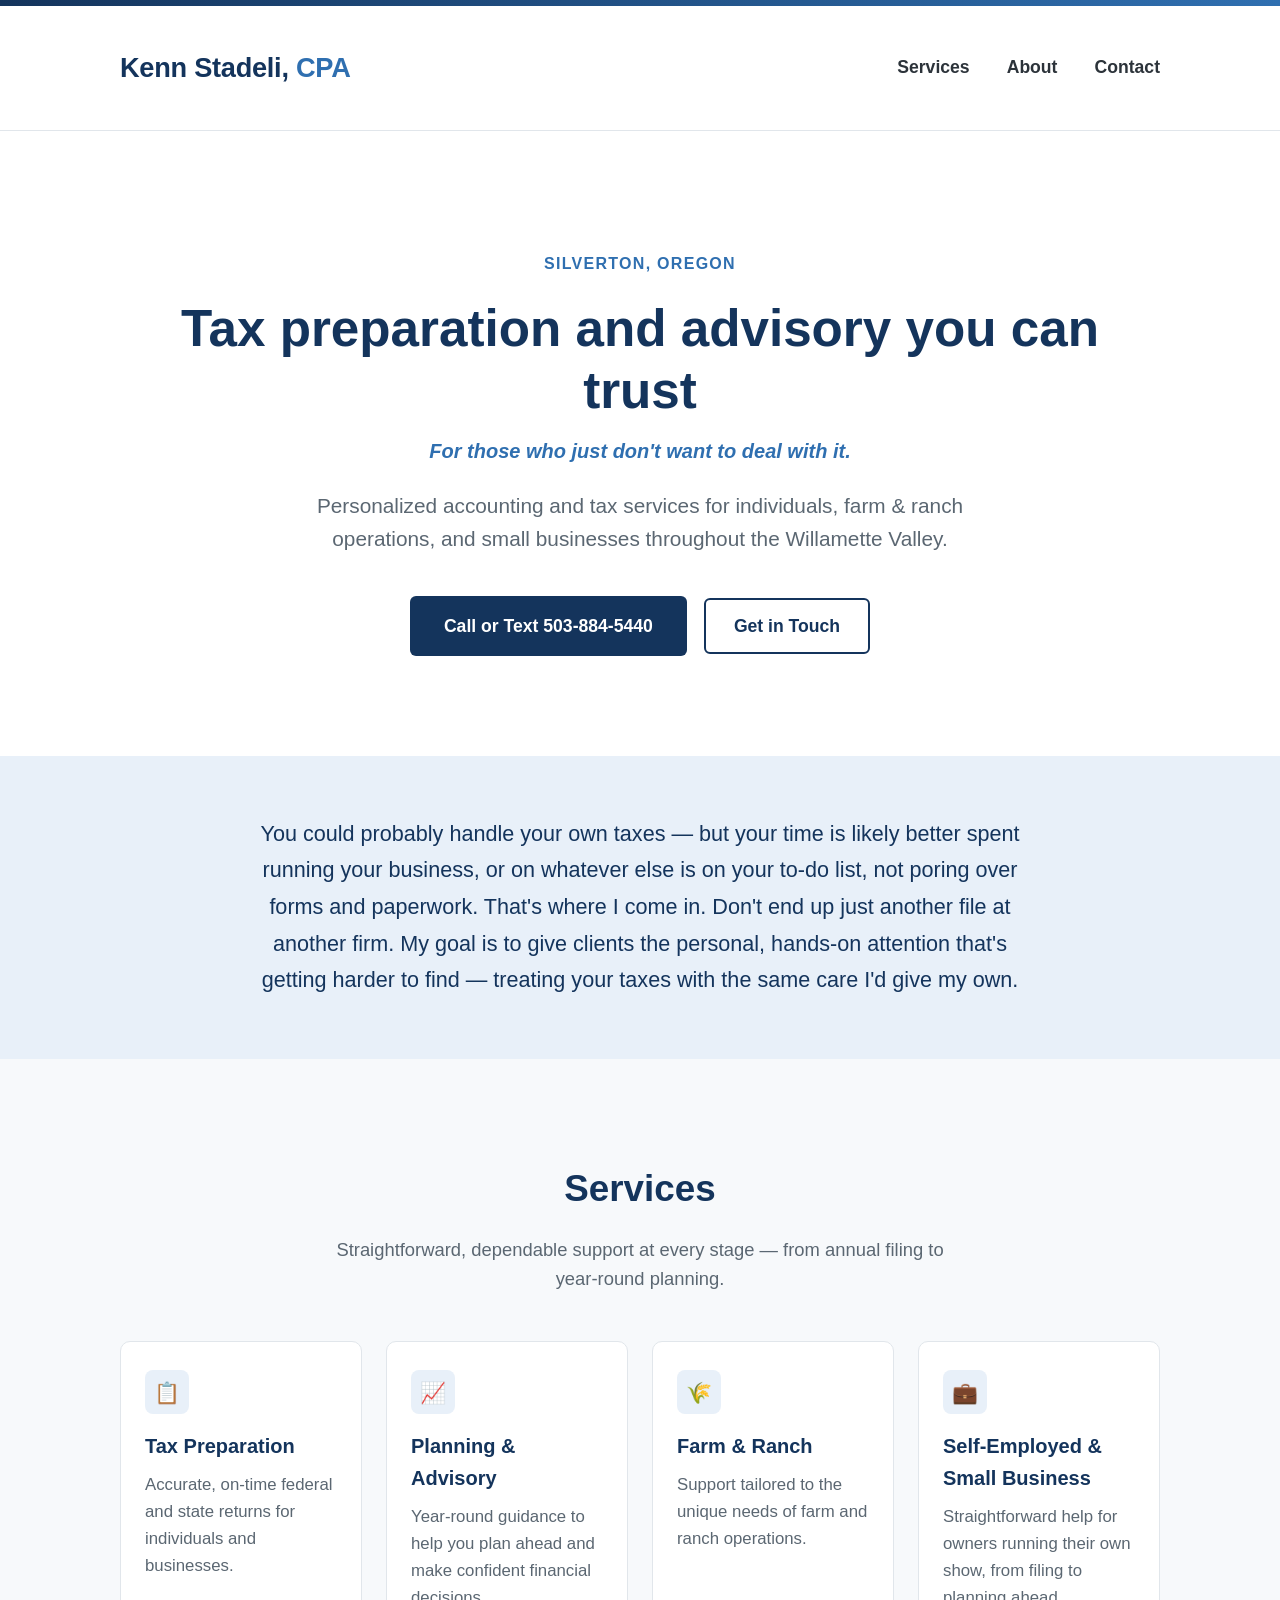
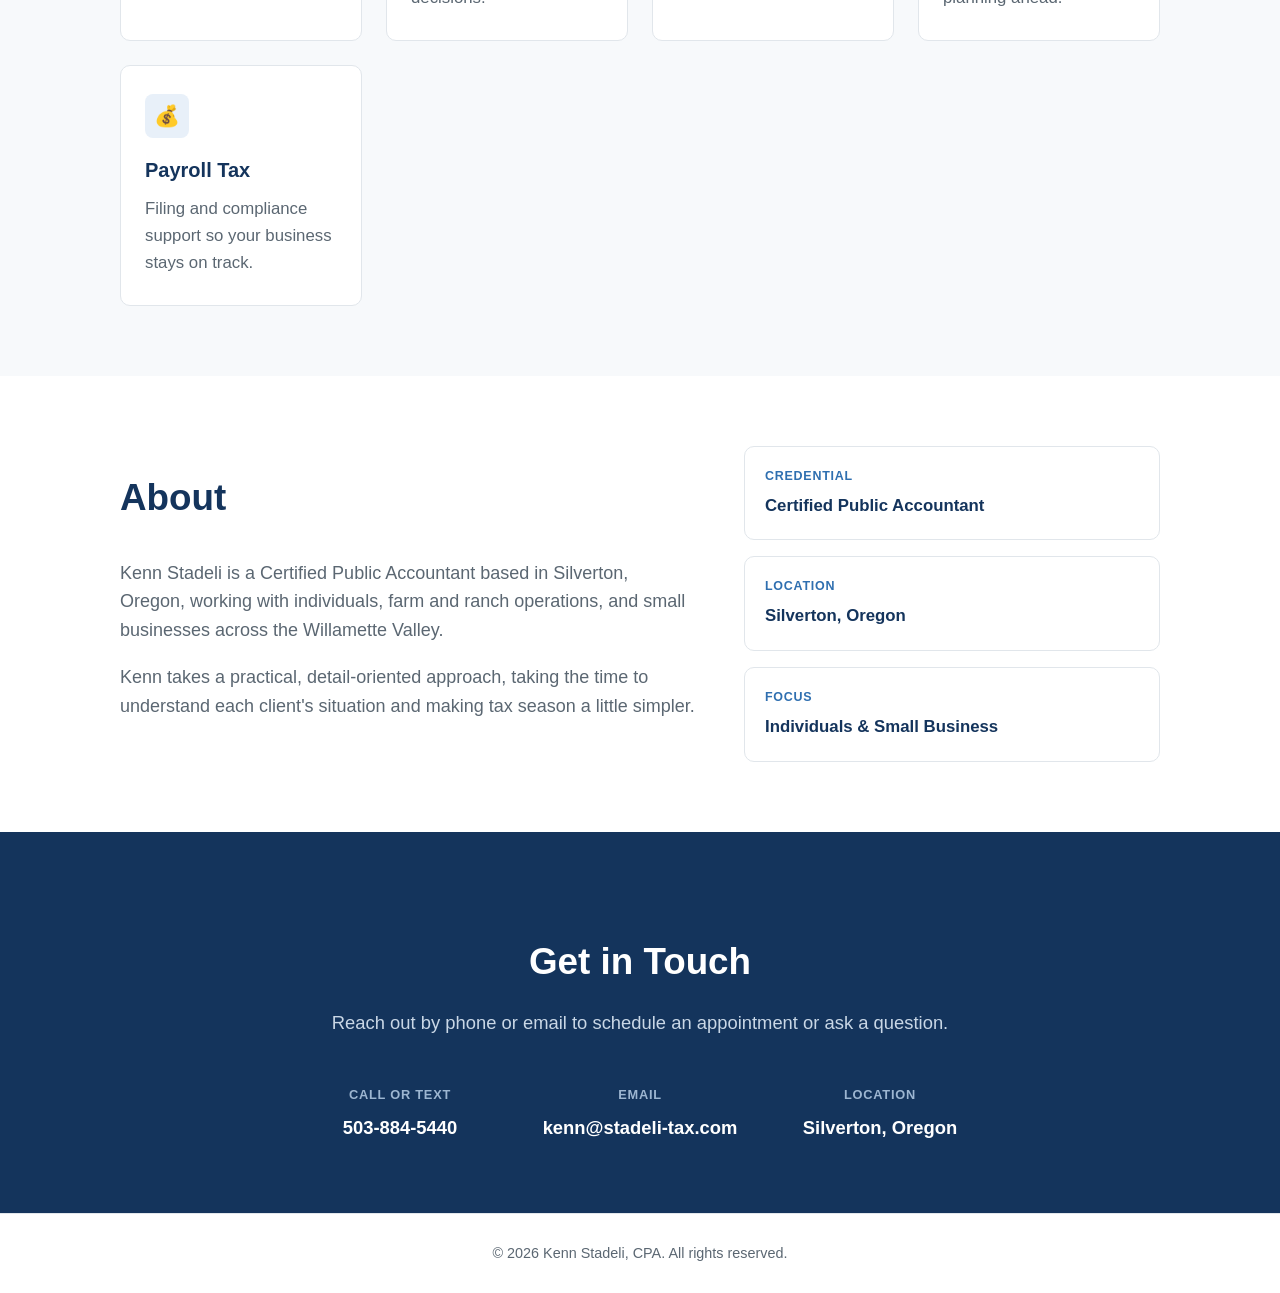
==== index.html @ f9bd8bf9 "Add files via upload" ====
<!DOCTYPE html>
<html lang="en">
<head>
<meta charset="UTF-8">
<meta name="viewport" content="width=device-width, initial-scale=1.0">
<title>Kenn Stadeli, CPA | Tax Preparation & Advisory — Silverton, OR</title>
<meta name="description" content="Kenn Stadeli, CPA provides tax preparation, planning & advisory, farm & ranch, self-employed, small business, and payroll tax services in Silverton, Oregon.">
<link rel="stylesheet" href="style.css">
</head>
<body>

<div class="topbar"></div>

<header>
  <div class="header-inner">
    <div class="brand">Kenn Stadeli, <span class="cpa">CPA</span></div>
    <nav>
      <a href="#services">Services</a>
      <a href="#about">About</a>
      <a href="#contact">Contact</a>
    </nav>
  </div>
</header>

<section class="hero">
  <div class="eyebrow">Silverton, Oregon</div>
  <h1>Tax preparation and advisory you can trust</h1>
  <p class="tagline">For those who just don't want to deal with it.</p>
  <p>Personalized accounting and tax services for individuals, farm &amp; ranch operations, and small businesses throughout the Willamette Valley.</p>
  <a href="tel:5038845440" class="btn">Call or Text 503-884-5440</a>
  <a href="#contact" class="btn secondary">Get in Touch</a>
</section>

<section class="philosophy">
  <div class="section-inner">
    <p class="philosophy-text">You could probably handle your own taxes &mdash; but your time is likely better spent running your business, or on whatever else is on your to-do list, not poring over forms and paperwork. That's where I come in. Don't end up just another file at another firm. My goal is to give clients the personal, hands-on attention that's getting harder to find &mdash; treating your taxes with the same care I'd give my own.</p>
  </div>
</section>

<section class="services" id="services">
  <div class="section-inner">
    <h2 class="section-title">Services</h2>
    <p class="section-sub">Straightforward, dependable support at every stage — from annual filing to year-round planning.</p>
    <div class="services-grid">

      <div class="service-card">
        <div class="icon">&#128203;</div>
        <h3>Tax Preparation</h3>
        <p>Accurate, on-time federal and state returns for individuals and businesses.</p>
      </div>

      <div class="service-card">
        <div class="icon">&#128200;</div>
        <h3>Planning &amp; Advisory</h3>
        <p>Year-round guidance to help you plan ahead and make confident financial decisions.</p>
      </div>

      <div class="service-card">
        <div class="icon">&#127806;</div>
        <h3>Farm &amp; Ranch</h3>
        <p>Support tailored to the unique needs of farm and ranch operations.</p>
      </div>

      <div class="service-card">
        <div class="icon">&#128188;</div>
        <h3>Self-Employed &amp; Small Business</h3>
        <p>Straightforward help for owners running their own show, from filing to planning ahead.</p>
      </div>

      <div class="service-card">
        <div class="icon">&#128176;</div>
        <h3>Payroll Tax</h3>
        <p>Filing and compliance support so your business stays on track.</p>
      </div>

    </div>
  </div>
</section>

<section class="about" id="about">
  <div class="section-inner about">
    <div class="about-text">
      <h2>About</h2>
      <p>Kenn Stadeli is a Certified Public Accountant based in Silverton, Oregon, working with individuals, farm and ranch operations, and small businesses across the Willamette Valley.</p>
      <p>Kenn takes a practical, detail-oriented approach, taking the time to understand each client's situation and making tax season a little simpler.</p>
    </div>
    <div class="about-badges">
      <div class="badge">
        <div class="label">Credential</div>
        <div class="value">Certified Public Accountant</div>
      </div>
      <div class="badge">
        <div class="label">Location</div>
        <div class="value">Silverton, Oregon</div>
      </div>
      <div class="badge">
        <div class="label">Focus</div>
        <div class="value">Individuals &amp; Small Business</div>
      </div>
    </div>
  </div>
</section>

<section class="contact" id="contact">
  <div class="section-inner">
    <h2 class="section-title">Get in Touch</h2>
    <p class="section-sub">Reach out by phone or email to schedule an appointment or ask a question.</p>
    <div class="contact-grid">
      <div class="contact-item">
        <div class="label">Call or Text</div>
        <a href="tel:5038845440">503-884-5440</a>
      </div>
      <div class="contact-item">
        <div class="label">Email</div>
        <a href="mailto:kenn@stadeli-tax.com">kenn@stadeli-tax.com</a>
      </div>
      <div class="contact-item">
        <div class="label">Location</div>
        <div class="value">Silverton, Oregon</div>
      </div>
    </div>
  </div>
</section>

<footer>
  &copy; <span id="year"></span> Kenn Stadeli, CPA. All rights reserved.
</footer>

<script>
  document.getElementById('year').textContent = new Date().getFullYear();
</script>

</body>
</html>
---- style.css ----
:root {
  --navy: #14345c;
  --navy-dark: #0d2440;
  --blue: #2f6fb0;
  --blue-light: #e8f0f9;
  --text: #2c333a;
  --muted: #5b6772;
  --border: #e1e6eb;
  --bg: #ffffff;
}

* {
  box-sizing: border-box;
}

html {
  scroll-behavior: smooth;
}

body {
  margin: 0;
  font-family: -apple-system, BlinkMacSystemFont, "Segoe UI", Roboto, Helvetica, Arial, sans-serif;
  color: var(--text);
  background: var(--bg);
  line-height: 1.6;
  font-size: 18px;
}

a {
  color: var(--blue);
  text-decoration: none;
}

a:hover {
  text-decoration: underline;
}

.topbar {
  height: 6px;
  background: linear-gradient(90deg, var(--navy), var(--blue));
}

header {
  padding: 40px 24px;
  border-bottom: 1px solid var(--border);
}

.header-inner {
  max-width: 1040px;
  margin: 0 auto;
  display: flex;
  justify-content: space-between;
  align-items: center;
  flex-wrap: wrap;
  gap: 12px;
}

.brand {
  font-size: 1.7rem;
  font-weight: 800;
  color: var(--navy);
  letter-spacing: -0.01em;
}

.brand .cpa {
  color: var(--blue);
}

nav a {
  color: var(--text);
  font-weight: 600;
  margin-left: 32px;
  font-size: 1.1rem;
}

nav a:first-child {
  margin-left: 0;
}

nav a:hover {
  color: var(--blue);
  text-decoration: none;
}

.hero {
  max-width: 1040px;
  margin: 0 auto;
  padding: 120px 24px 100px;
  text-align: center;
}

.hero .eyebrow {
  color: var(--blue);
  font-weight: 700;
  letter-spacing: 0.08em;
  font-size: 1rem;
  text-transform: uppercase;
  margin-bottom: 22px;
}

.hero h1 {
  font-size: 3.2rem;
  color: var(--navy);
  margin: 0 0 24px;
  line-height: 1.2;
}

.hero p {
  font-size: 1.3rem;
  color: var(--muted);
  max-width: 680px;
  margin: 0 auto 40px;
}

.hero .tagline {
  font-size: 1.25rem;
  font-style: italic;
  font-weight: 600;
  color: var(--blue);
  margin: -10px auto 22px;
}

.btn {
  display: inline-block;
  background: var(--navy);
  color: #fff;
  padding: 16px 34px;
  border-radius: 6px;
  font-weight: 700;
  font-size: 1.1rem;
}

.btn:hover {
  background: var(--navy-dark);
  text-decoration: none;
}

.btn.secondary {
  background: transparent;
  color: var(--navy);
  border: 2px solid var(--navy);
  margin-left: 12px;
  padding: 12px 28px;
}

.btn.secondary:hover {
  background: var(--blue-light);
}

section {
  padding: 70px 24px;
}

.section-inner {
  max-width: 1040px;
  margin: 0 auto;
}

.section-title {
  text-align: center;
  margin-bottom: 16px;
  color: var(--navy);
  font-size: 2.3rem;
}

.section-sub {
  text-align: center;
  color: var(--muted);
  max-width: 620px;
  font-size: 1.15rem;
  margin: 0 auto 48px;
}

.philosophy {
  background: var(--blue-light);
  padding: 60px 24px;
}

.philosophy-text {
  max-width: 760px;
  margin: 0 auto;
  text-align: center;
  font-size: 1.35rem;
  line-height: 1.7;
  color: var(--navy);
  font-weight: 500;
}

.services {
  background: #f7f9fb;
}

.services-grid {
  display: grid;
  grid-template-columns: repeat(auto-fit, minmax(220px, 1fr));
  gap: 24px;
}

.service-card {
  background: #fff;
  border: 1px solid var(--border);
  border-radius: 10px;
  padding: 28px 24px;
  transition: box-shadow 0.15s ease, transform 0.15s ease;
}

.service-card:hover {
  box-shadow: 0 8px 24px rgba(20, 52, 92, 0.08);
  transform: translateY(-2px);
}

.service-card .icon {
  width: 44px;
  height: 44px;
  border-radius: 8px;
  background: var(--blue-light);
  color: var(--blue);
  display: flex;
  align-items: center;
  justify-content: center;
  font-size: 1.3rem;
  margin-bottom: 16px;
}

.service-card h3 {
  margin: 0 0 10px;
  color: var(--navy);
  font-size: 1.25rem;
}

.service-card p {
  margin: 0;
  color: var(--muted);
  font-size: 1.05rem;
}

.about {
  display: flex;
  gap: 48px;
  align-items: center;
  flex-wrap: wrap;
}

.about-text {
  flex: 1 1 420px;
}

.about-text h2 {
  color: var(--navy);
  font-size: 2.3rem;
  margin-top: 0;
}

.about-text p {
  color: var(--muted);
}

.about-badges {
  flex: 1 1 260px;
  display: grid;
  gap: 16px;
}

.badge {
  border: 1px solid var(--border);
  border-radius: 10px;
  padding: 20px;
  background: #fff;
}

.badge .label {
  color: var(--blue);
  font-weight: 700;
  font-size: 0.78rem;
  letter-spacing: 0.06em;
  text-transform: uppercase;
  margin-bottom: 6px;
}

.badge .value {
  color: var(--navy);
  font-weight: 700;
  font-size: 1.05rem;
}

.contact {
  background: var(--navy);
  color: #fff;
  text-align: center;
}

.contact .section-title,
.contact .section-sub {
  color: #fff;
}

.contact .section-sub {
  color: #c9d7e6;
}

.contact-grid {
  display: flex;
  justify-content: center;
  gap: 40px;
  flex-wrap: wrap;
  margin-top: 10px;
}

.contact-item {
  min-width: 200px;
}

.contact-item .label {
  color: #9db6d1;
  font-size: 0.8rem;
  letter-spacing: 0.06em;
  text-transform: uppercase;
  font-weight: 700;
  margin-bottom: 8px;
}

.contact-item a,
.contact-item .value {
  color: #fff;
  font-size: 1.15rem;
  font-weight: 600;
}

.contact-item a:hover {
  color: #cfe0f2;
}

footer {
  padding: 28px 24px;
  text-align: center;
  color: var(--muted);
  font-size: 0.9rem;
  border-top: 1px solid var(--border);
}

@media (max-width: 640px) {
  .hero h1 {
    font-size: 2rem;
  }

  .btn.secondary {
    margin-left: 0;
    margin-top: 12px;
  }

  nav {
    display: flex;
    gap: 0;
  }

  nav a {
    margin-left: 16px;
  }
}
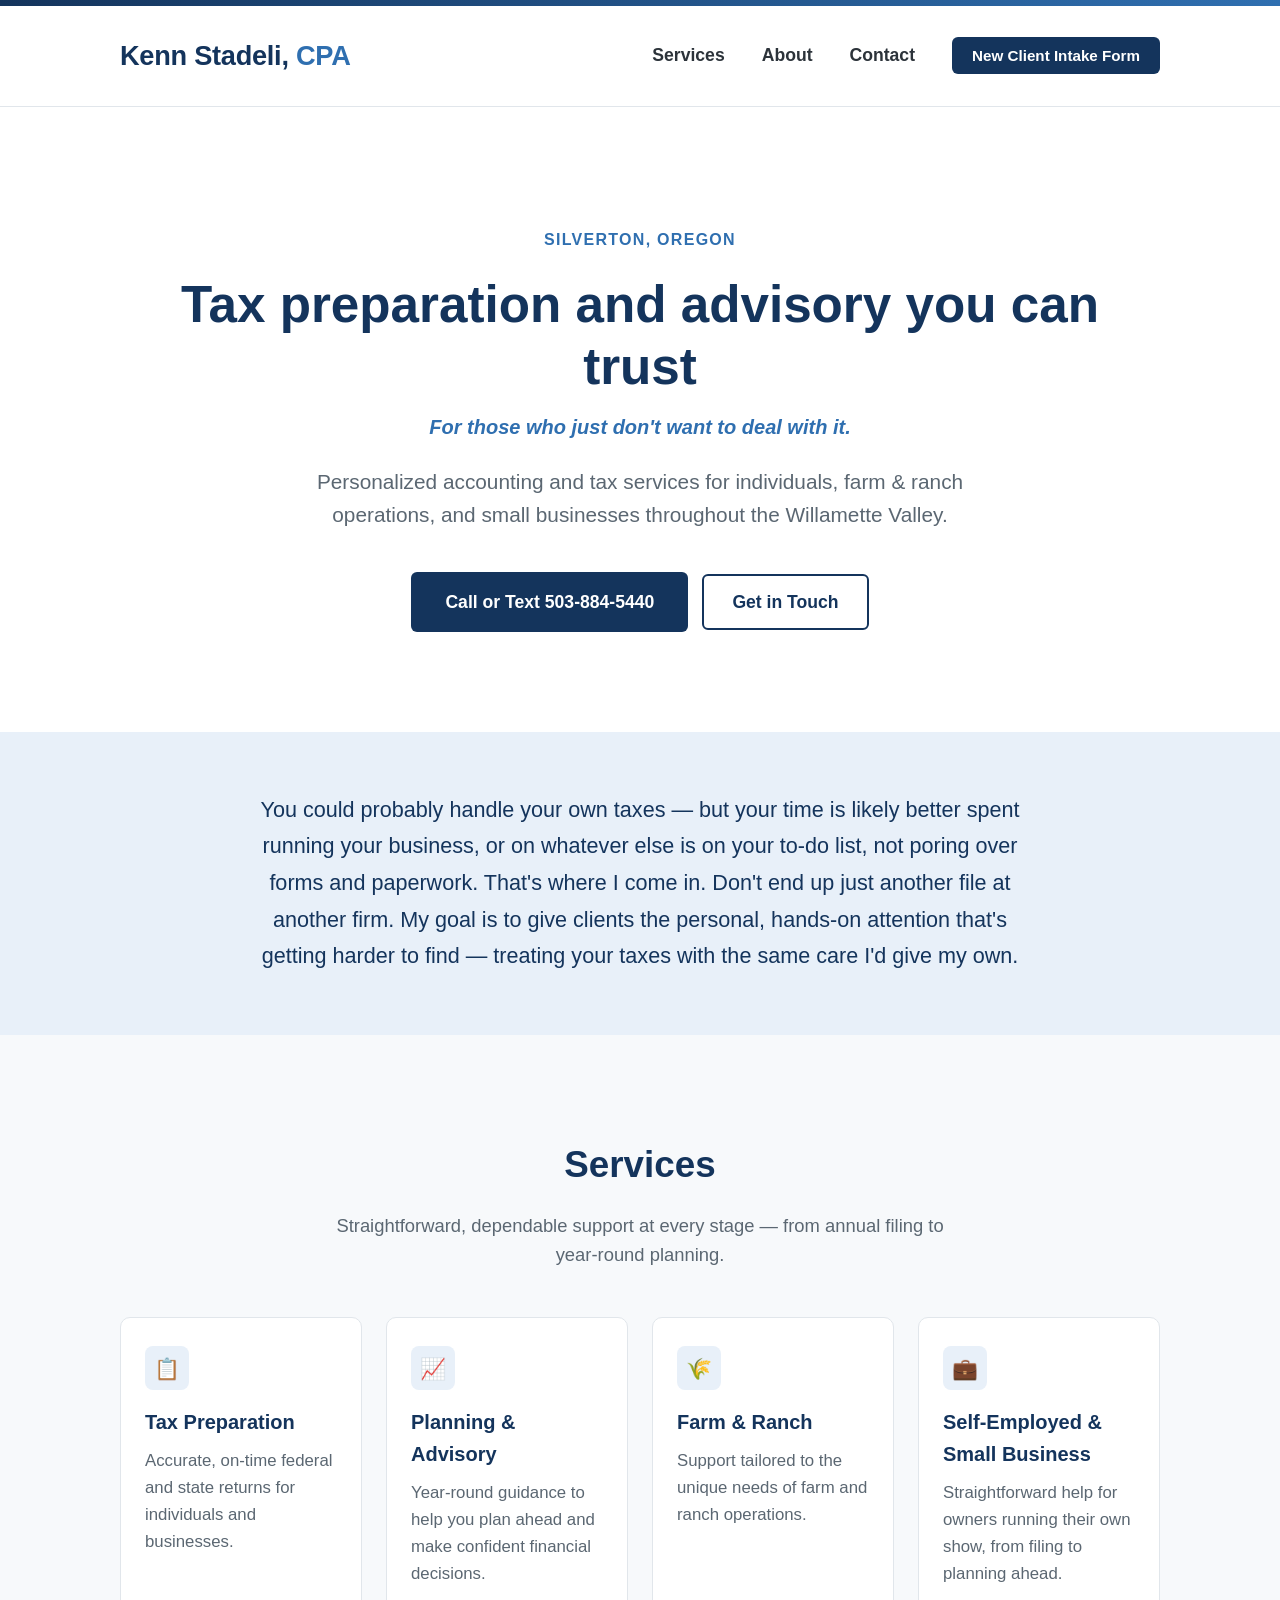
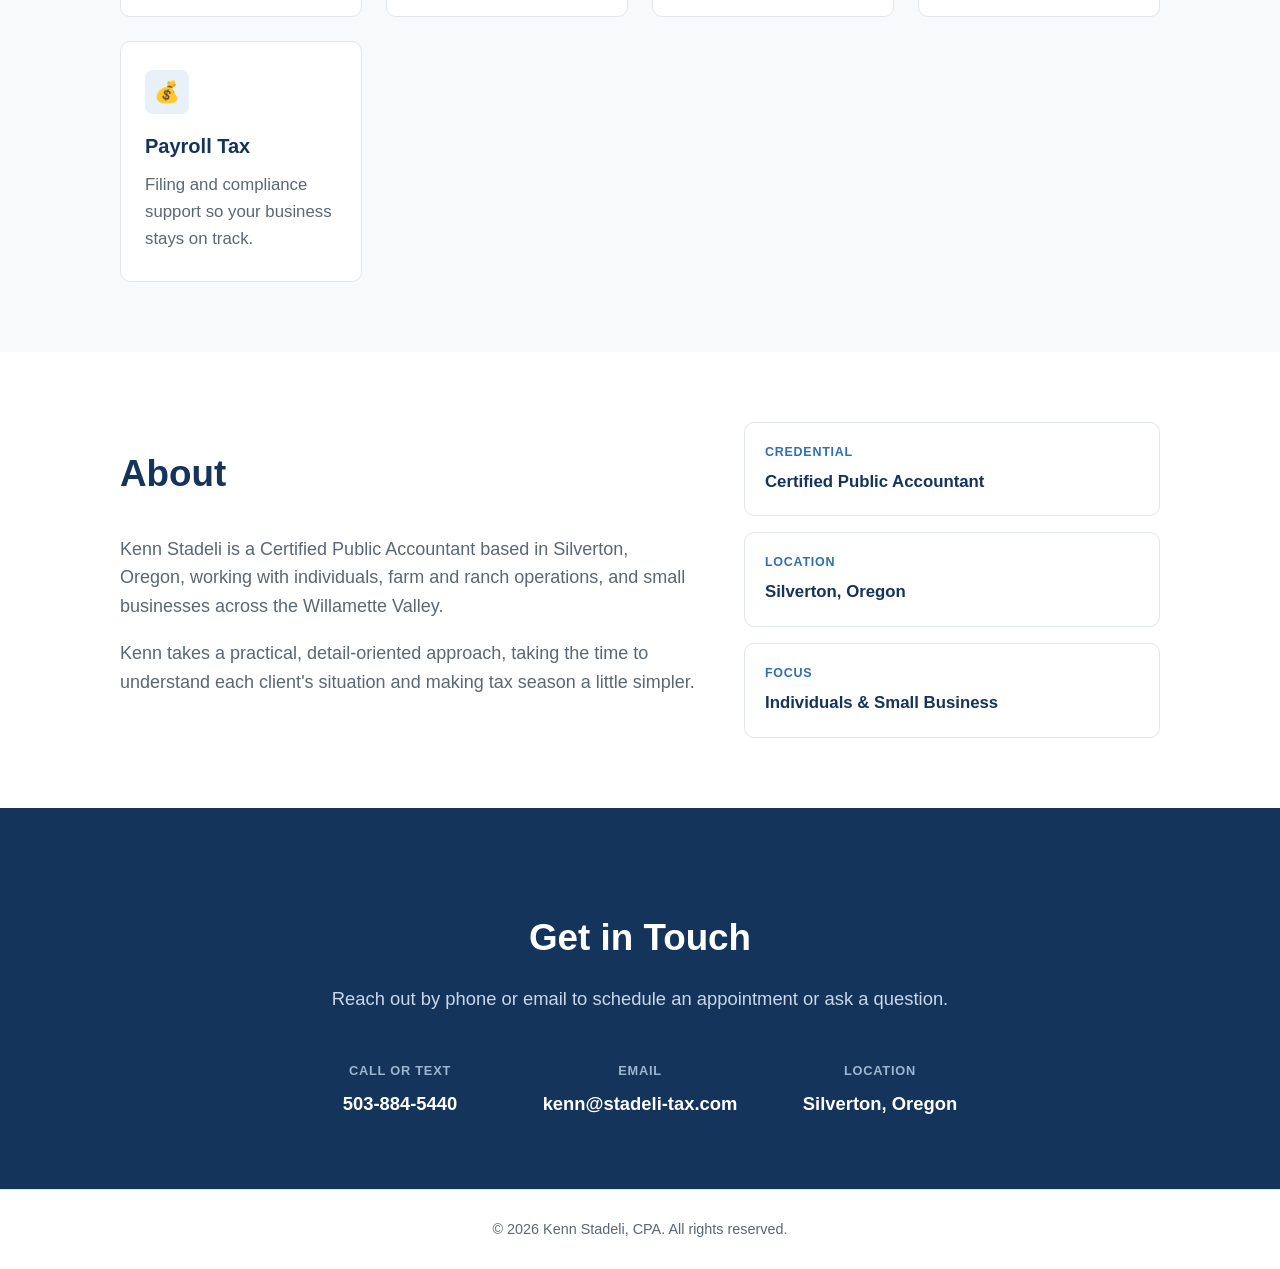
==== commit 45583051: "Add files via upload" ====
--- a/index.html
+++ b/index.html
@@ -9,26 +9,30 @@
 </head>
 <body>
 
-<div class="topbar"></div>
-
-<header>
-  <div class="header-inner">
-    <div class="brand">Kenn Stadeli, <span class="cpa">CPA</span></div>
-    <nav>
-      <a href="#services">Services</a>
-      <a href="#about">About</a>
-      <a href="#contact">Contact</a>
-    </nav>
-  </div>
-</header>
+<div class="site-header">
+  <div class="topbar"></div>
+  <header>
+    <div class="header-inner">
+      <div class="brand">Kenn Stadeli, <span class="cpa">CPA</span></div>
+      <nav>
+        <a href="#services">Services</a>
+        <a href="#about">About</a>
+        <a href="#contact">Contact</a>
+        <a href="https://docs.google.com/forms/d/e/1FAIpQLSeMiIHBt0yzXfHFPoLeVsLS7XbzomYjyBkOxjPlhkipYQMtJA/viewform" class="nav-cta" target="_blank" rel="noopener">New Client Intake Form</a>
+      </nav>
+    </div>
+  </header>
+</div>
 
 <section class="hero">
   <div class="eyebrow">Silverton, Oregon</div>
   <h1>Tax preparation and advisory you can trust</h1>
   <p class="tagline">For those who just don't want to deal with it.</p>
   <p>Personalized accounting and tax services for individuals, farm &amp; ranch operations, and small businesses throughout the Willamette Valley.</p>
-  <a href="tel:5038845440" class="btn">Call or Text 503-884-5440</a>
-  <a href="#contact" class="btn secondary">Get in Touch</a>
+  <div class="hero-buttons">
+    <a href="tel:5038845440" class="btn">Call or Text 503-884-5440</a>
+    <a href="#contact" class="btn secondary">Get in Touch</a>
+  </div>
 </section>
 
 <section class="philosophy">
@@ -128,6 +132,13 @@
 
 <script>
   document.getElementById('year').textContent = new Date().getFullYear();
+
+  const siteHeader = document.querySelector('.site-header');
+  const updateHeaderShadow = () => {
+    siteHeader.classList.toggle('scrolled', window.scrollY > 10);
+  };
+  window.addEventListener('scroll', updateHeaderShadow);
+  updateHeaderShadow();
 </script>
 
 </body>
--- a/style.css
+++ b/style.css
@@ -40,9 +40,21 @@
   background: linear-gradient(90deg, var(--navy), var(--blue));
 }
 
+.site-header {
+  position: sticky;
+  top: 0;
+  z-index: 100;
+  background: var(--bg);
+}
+
 header {
-  padding: 40px 24px;
+  padding: 28px 24px;
   border-bottom: 1px solid var(--border);
+  transition: box-shadow 0.2s ease;
+}
+
+.site-header.scrolled header {
+  box-shadow: 0 4px 16px rgba(20, 52, 92, 0.08);
 }
 
 .header-inner {
@@ -80,6 +92,19 @@
 nav a:hover {
   color: var(--blue);
   text-decoration: none;
+}
+
+.nav-cta {
+  background: var(--navy);
+  color: #fff !important;
+  padding: 10px 20px;
+  border-radius: 6px;
+  font-size: 0.95rem !important;
+}
+
+.nav-cta:hover {
+  background: var(--navy-dark);
+  color: #fff !important;
 }
 
 .hero {
@@ -135,11 +160,18 @@
   text-decoration: none;
 }
 
+.hero-buttons {
+  display: flex;
+  flex-wrap: wrap;
+  justify-content: center;
+  align-items: center;
+  gap: 14px;
+}
+
 .btn.secondary {
   background: transparent;
   color: var(--navy);
   border: 2px solid var(--navy);
-  margin-left: 12px;
   padding: 12px 28px;
 }
 
@@ -343,17 +375,24 @@
     font-size: 2rem;
   }
 
-  .btn.secondary {
+  .hero-buttons {
+    flex-direction: column;
+  }
+
+  nav {
+    display: flex;
+    flex-wrap: wrap;
+    gap: 0;
+  }
+
+  nav a {
+    margin-left: 16px;
+  }
+
+  .nav-cta {
     margin-left: 0;
     margin-top: 12px;
-  }
-
-  nav {
-    display: flex;
-    gap: 0;
-  }
-
-  nav a {
-    margin-left: 16px;
-  }
-}
+    flex-basis: 100%;
+    text-align: center;
+  }
+}
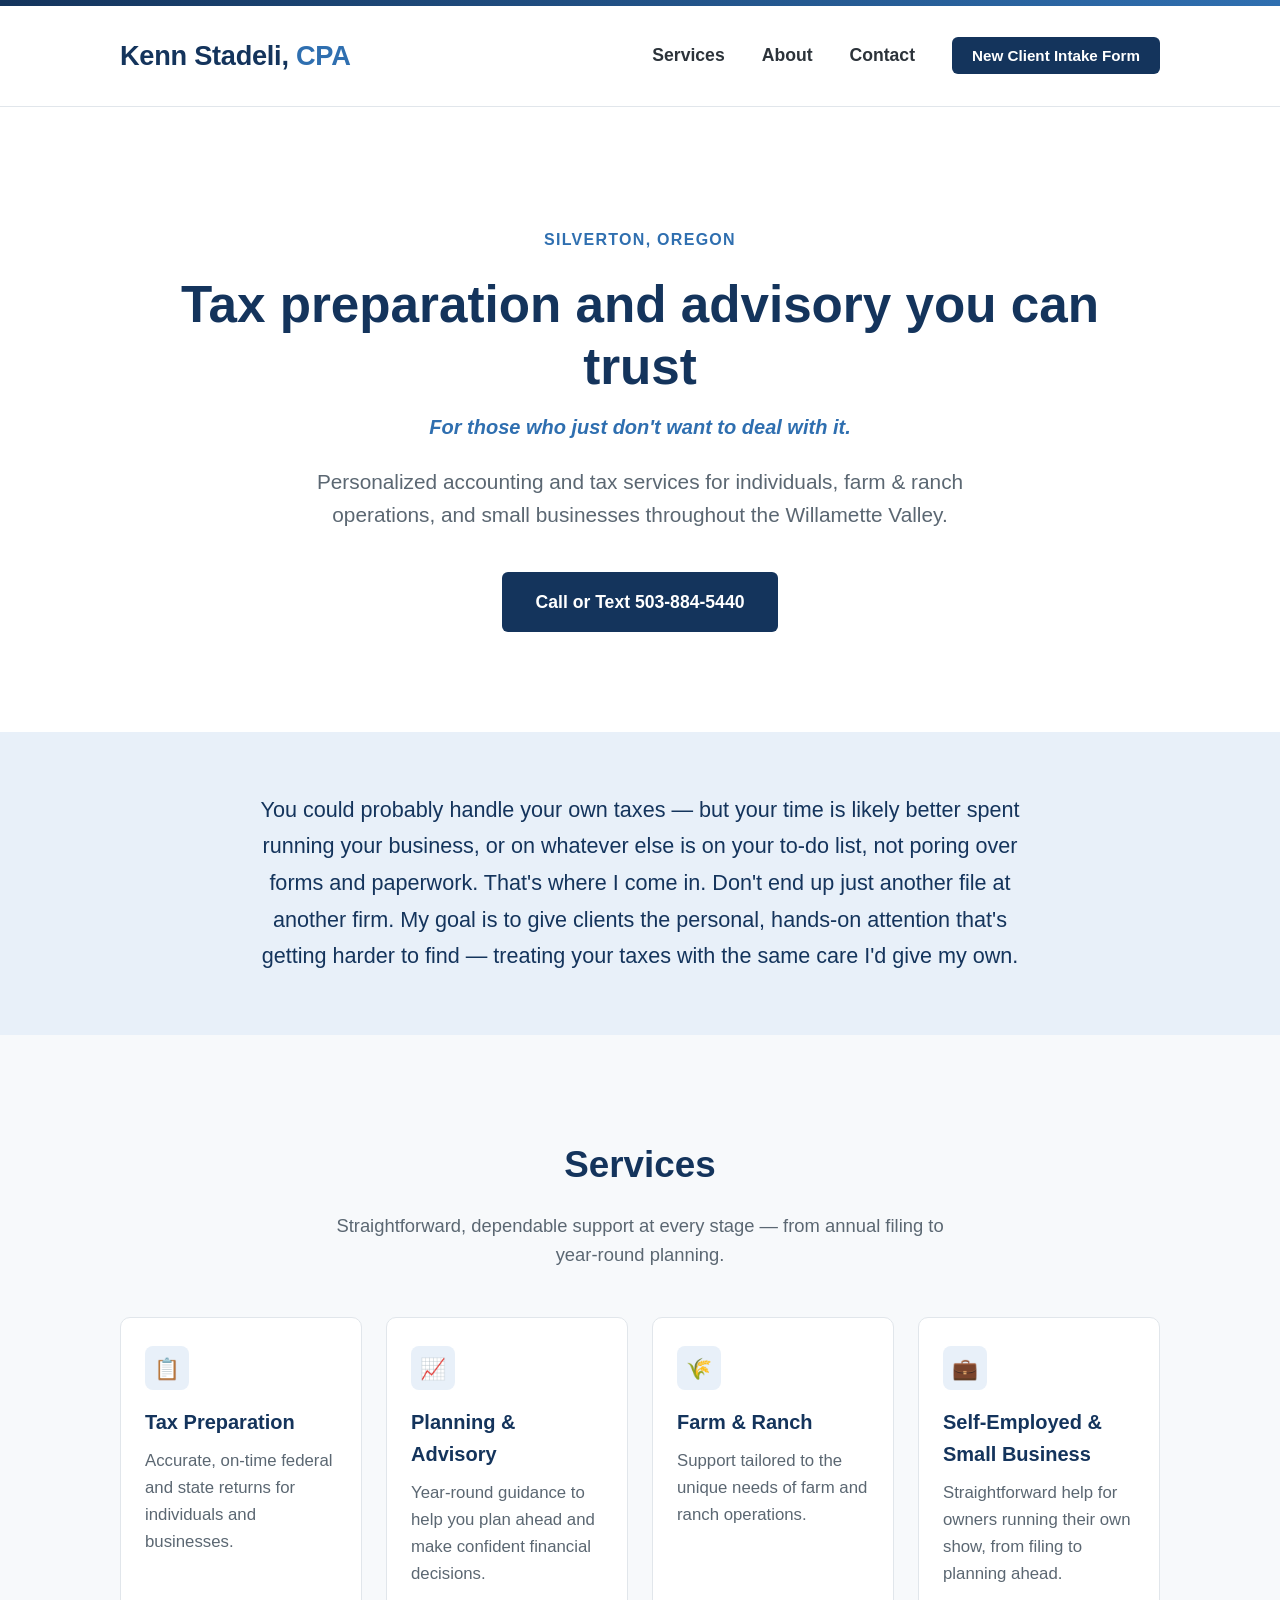
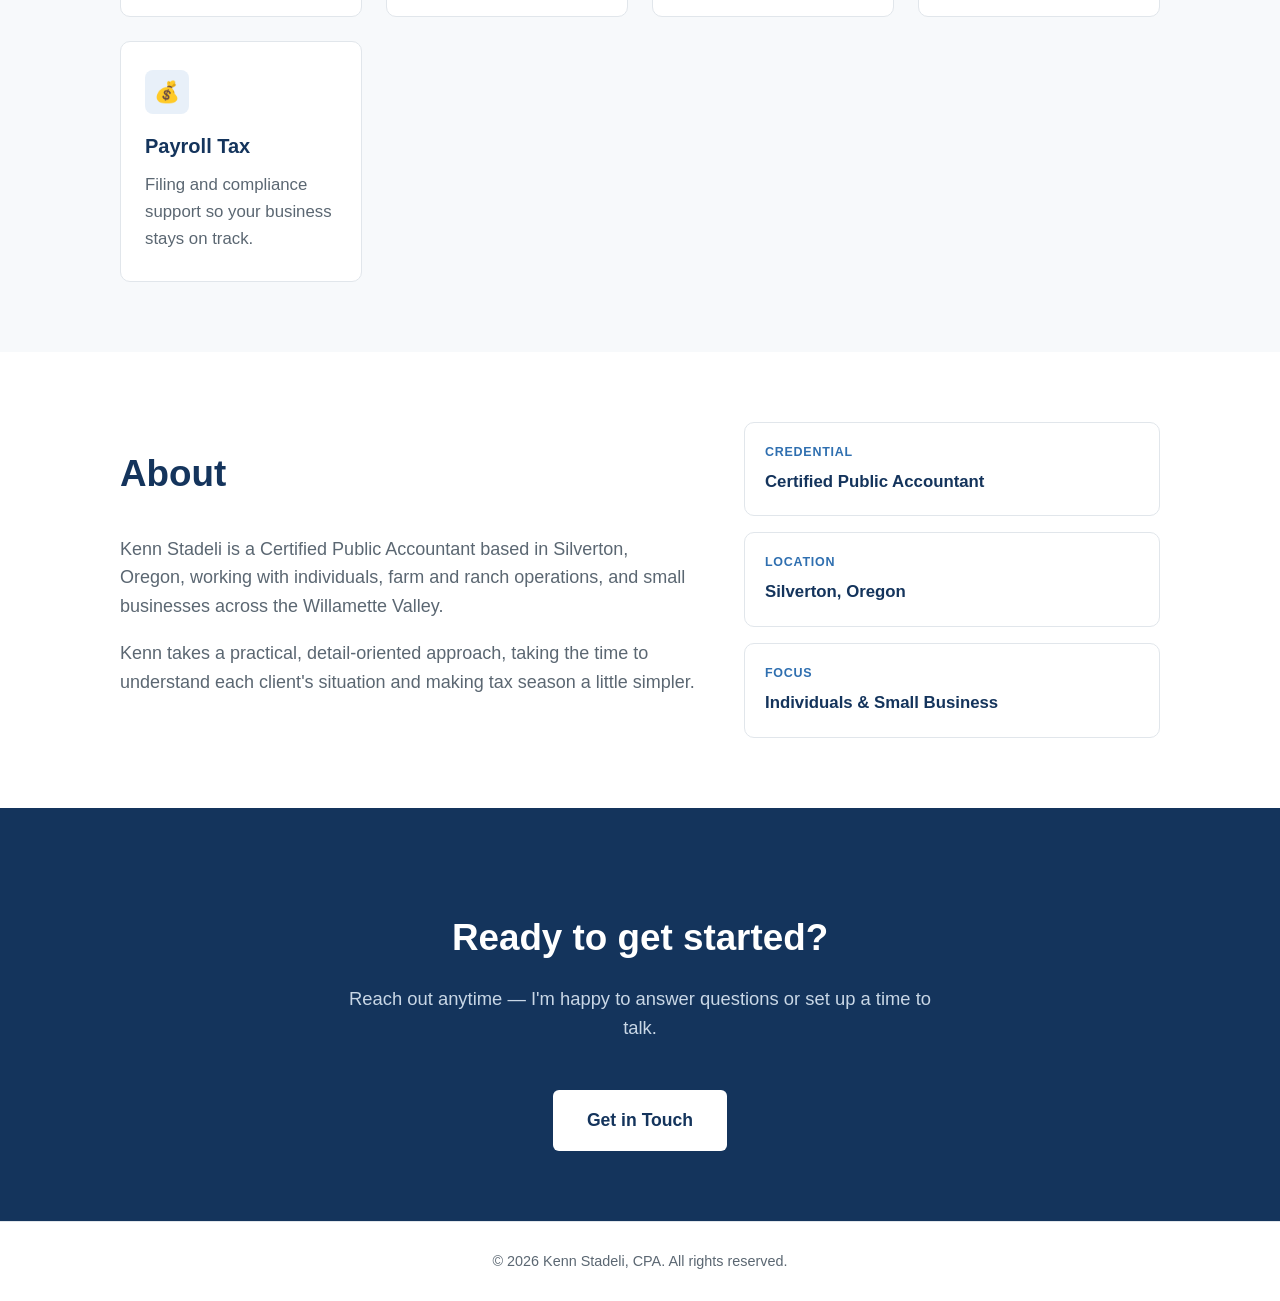
==== commit f5615d19: "Add files via upload" ====
--- a/index.html
+++ b/index.html
@@ -17,7 +17,7 @@
       <nav>
         <a href="#services">Services</a>
         <a href="#about">About</a>
-        <a href="#contact">Contact</a>
+        <a href="contact.html">Contact</a>
         <a href="https://docs.google.com/forms/d/e/1FAIpQLSeMiIHBt0yzXfHFPoLeVsLS7XbzomYjyBkOxjPlhkipYQMtJA/viewform" class="nav-cta" target="_blank" rel="noopener">New Client Intake Form</a>
       </nav>
     </div>
@@ -31,7 +31,6 @@
   <p>Personalized accounting and tax services for individuals, farm &amp; ranch operations, and small businesses throughout the Willamette Valley.</p>
   <div class="hero-buttons">
     <a href="tel:5038845440" class="btn">Call or Text 503-884-5440</a>
-    <a href="#contact" class="btn secondary">Get in Touch</a>
   </div>
 </section>
 
@@ -105,24 +104,11 @@
   </div>
 </section>
 
-<section class="contact" id="contact">
+<section class="contact-cta">
   <div class="section-inner">
-    <h2 class="section-title">Get in Touch</h2>
-    <p class="section-sub">Reach out by phone or email to schedule an appointment or ask a question.</p>
-    <div class="contact-grid">
-      <div class="contact-item">
-        <div class="label">Call or Text</div>
-        <a href="tel:5038845440">503-884-5440</a>
-      </div>
-      <div class="contact-item">
-        <div class="label">Email</div>
-        <a href="mailto:kenn@stadeli-tax.com">kenn@stadeli-tax.com</a>
-      </div>
-      <div class="contact-item">
-        <div class="label">Location</div>
-        <div class="value">Silverton, Oregon</div>
-      </div>
-    </div>
+    <h2 class="section-title">Ready to get started?</h2>
+    <p class="section-sub">Reach out anytime &mdash; I'm happy to answer questions or set up a time to talk.</p>
+    <a href="contact.html" class="btn">Get in Touch</a>
   </div>
 </section>
 
--- a/style.css
+++ b/style.css
@@ -114,6 +114,10 @@
   text-align: center;
 }
 
+.contact-hero {
+  padding: 100px 24px 60px;
+}
+
 .hero .eyebrow {
   color: var(--blue);
   font-weight: 700;
@@ -319,6 +323,35 @@
   background: var(--navy);
   color: #fff;
   text-align: center;
+}
+
+.contact-cta {
+  background: var(--navy);
+  color: #fff;
+  text-align: center;
+}
+
+.contact-cta .section-title,
+.contact-cta .section-sub {
+  color: #fff;
+}
+
+.contact-cta .section-sub {
+  color: #c9d7e6;
+}
+
+.contact-cta .btn {
+  background: #fff;
+  color: var(--navy);
+}
+
+.contact-cta .btn:hover {
+  background: var(--blue-light);
+}
+
+#services,
+#about {
+  scroll-margin-top: 110px;
 }
 
 .contact .section-title,
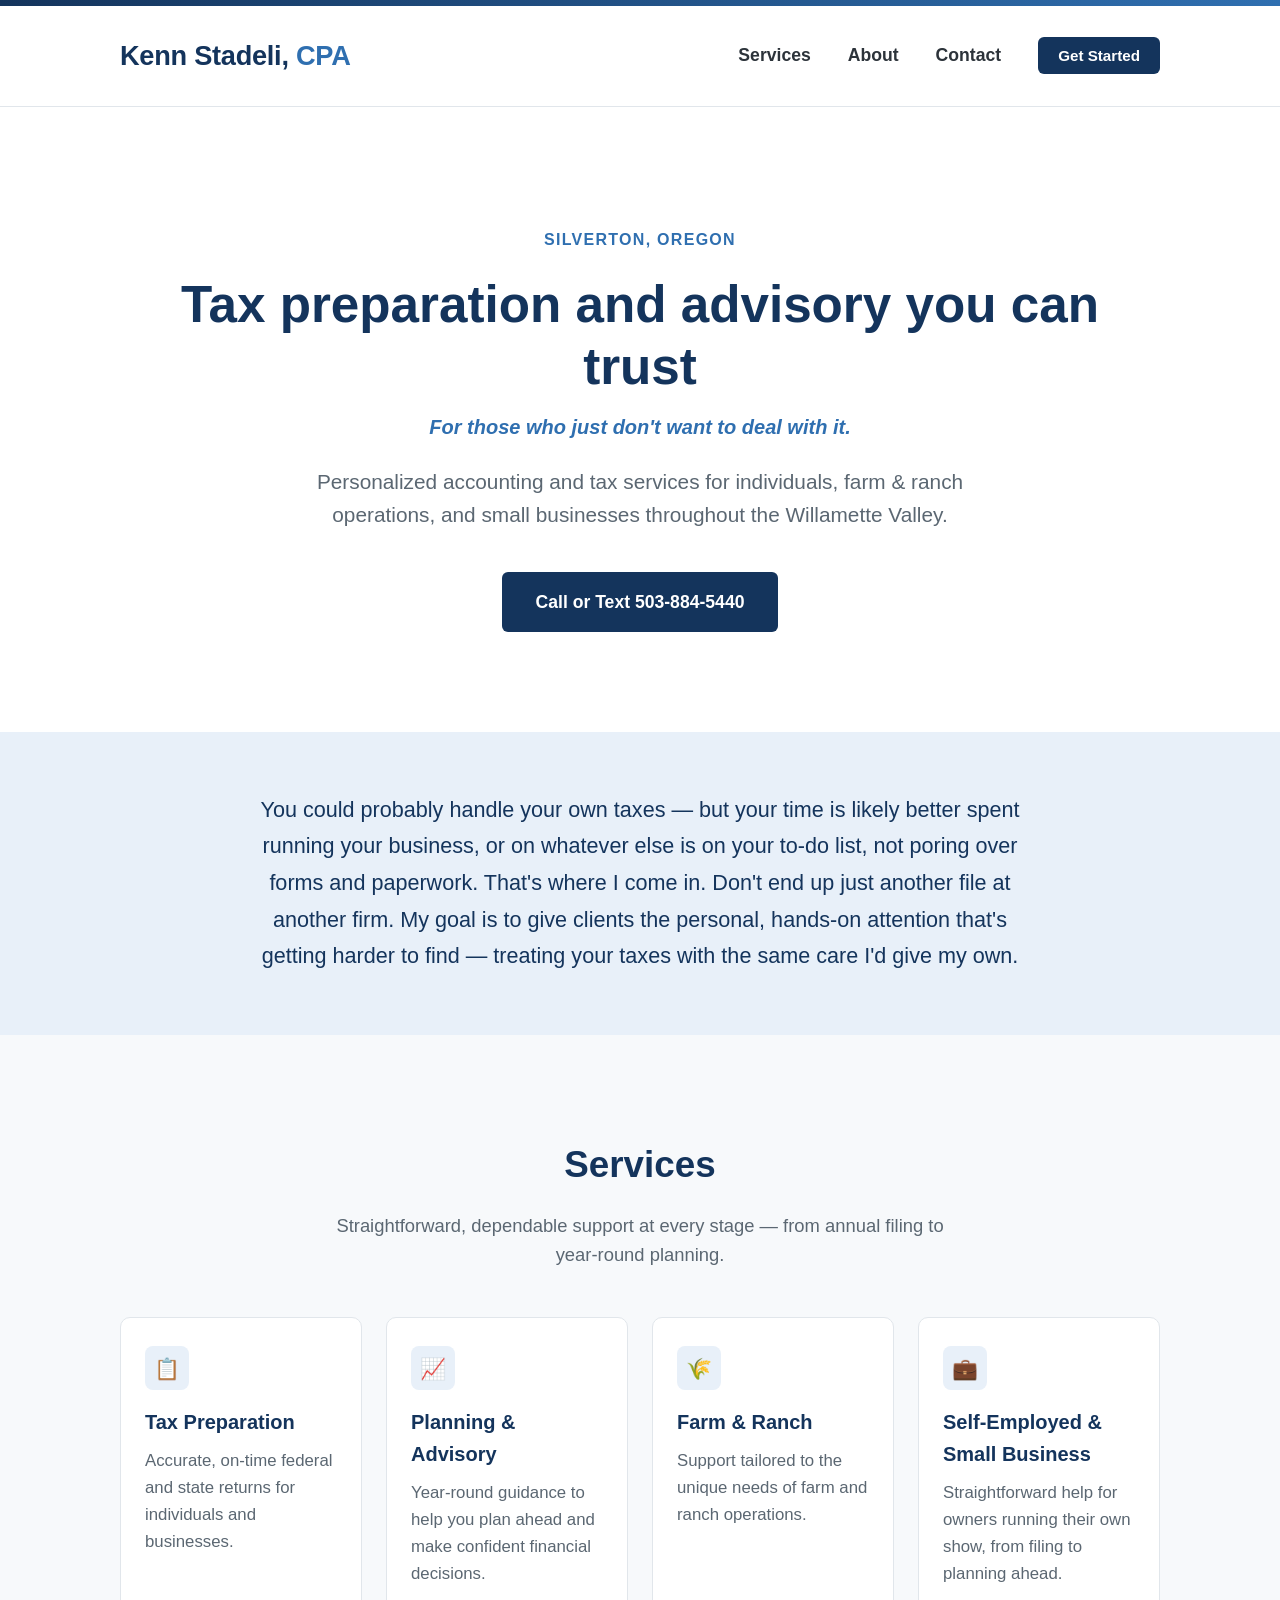
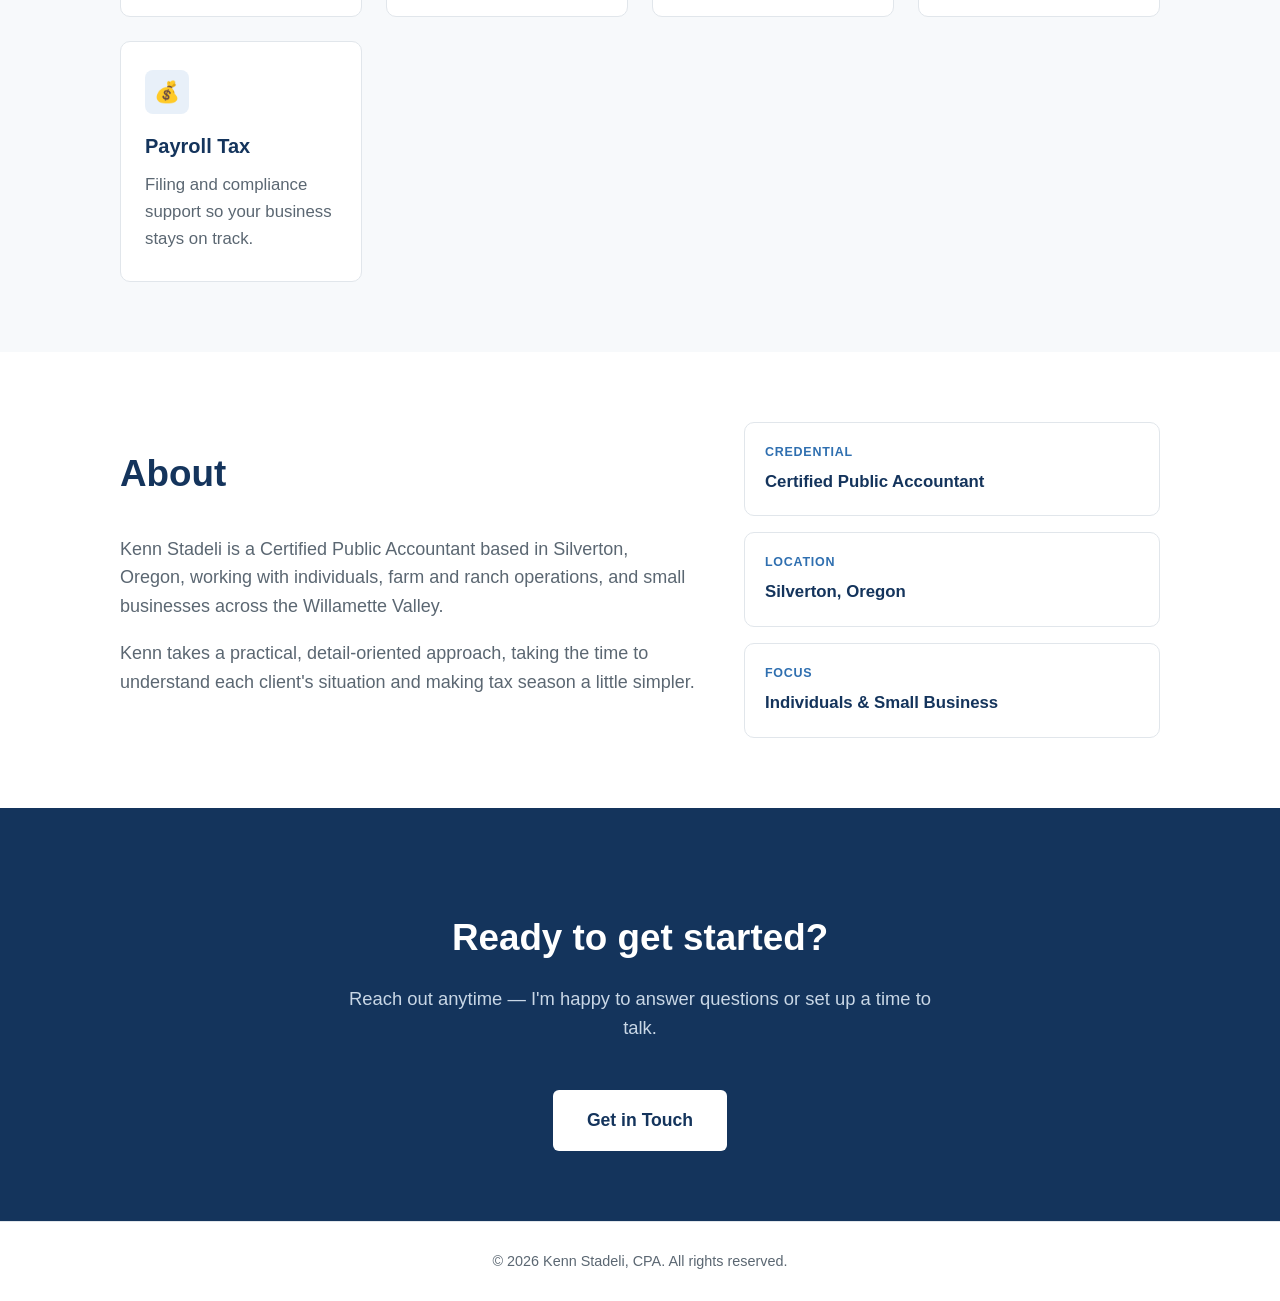
==== commit b10d24cb: "Update index.html" ====
--- a/index.html
+++ b/index.html
@@ -5,7 +5,7 @@
 <meta name="viewport" content="width=device-width, initial-scale=1.0">
 <title>Kenn Stadeli, CPA | Tax Preparation & Advisory — Silverton, OR</title>
 <meta name="description" content="Kenn Stadeli, CPA provides tax preparation, planning & advisory, farm & ranch, self-employed, small business, and payroll tax services in Silverton, Oregon.">
-<link rel="stylesheet" href="style.css">
+<link rel="stylesheet" href="style.css?v=2">
 </head>
 <body>
 
@@ -18,7 +18,7 @@
         <a href="#services">Services</a>
         <a href="#about">About</a>
         <a href="contact.html">Contact</a>
-        <a href="https://docs.google.com/forms/d/e/1FAIpQLSeMiIHBt0yzXfHFPoLeVsLS7XbzomYjyBkOxjPlhkipYQMtJA/viewform" class="nav-cta" target="_blank" rel="noopener">New Client Intake Form</a>
+        <a href="contact.html#get-started" class="nav-cta">Get Started</a>
       </nav>
     </div>
   </header>
--- a/style.css
+++ b/style.css
@@ -349,8 +349,70 @@
   background: var(--blue-light);
 }
 
+.intake-section {
+  background: #f7f9fb;
+  text-align: center;
+}
+
+.intake-grid {
+  display: grid;
+  grid-template-columns: repeat(auto-fit, minmax(260px, 1fr));
+  gap: 24px;
+  max-width: 760px;
+  margin: 0 auto;
+}
+
+.intake-card {
+  background: #fff;
+  border: 1px solid var(--border);
+  border-radius: 10px;
+  padding: 36px 28px;
+  text-align: center;
+}
+
+.intake-card .icon {
+  width: 52px;
+  height: 52px;
+  border-radius: 10px;
+  background: var(--blue-light);
+  color: var(--blue);
+  display: flex;
+  align-items: center;
+  justify-content: center;
+  font-size: 1.6rem;
+  margin: 0 auto 18px;
+}
+
+.intake-card h3 {
+  margin: 0 0 10px;
+  color: var(--navy);
+  font-size: 1.3rem;
+}
+
+.intake-card p {
+  margin: 0 0 24px;
+  color: var(--muted);
+  font-size: 1rem;
+}
+
+.review-section {
+  background: #fff;
+  text-align: center;
+}
+
+.tally-embed-wrap {
+  background: #f7f9fb;
+  border: 1px solid var(--border);
+  border-radius: 10px;
+  padding: 24px;
+  max-width: 620px;
+  margin: 0 auto;
+  box-shadow: 0 8px 24px rgba(20, 52, 92, 0.08);
+}
+
 #services,
-#about {
+#about,
+#get-started {
   scroll-margin-top: 110px;
 }
 
